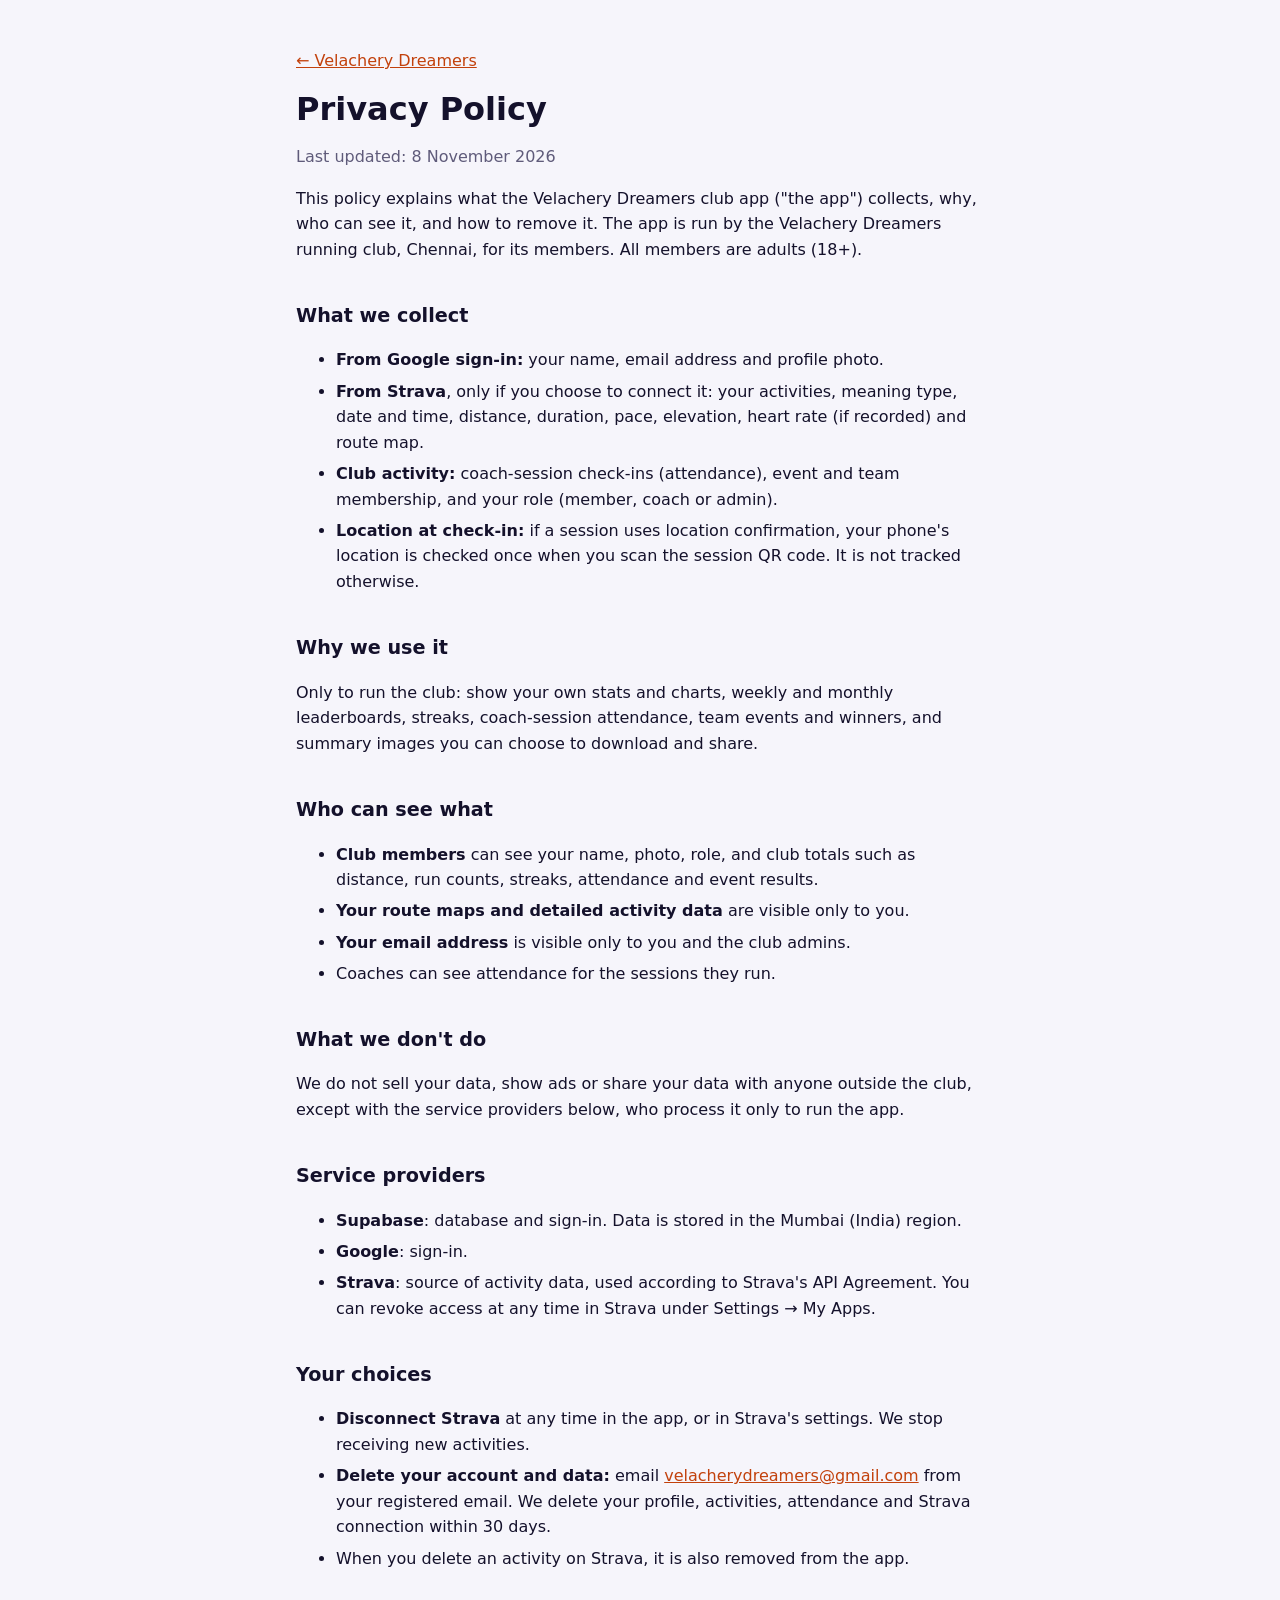
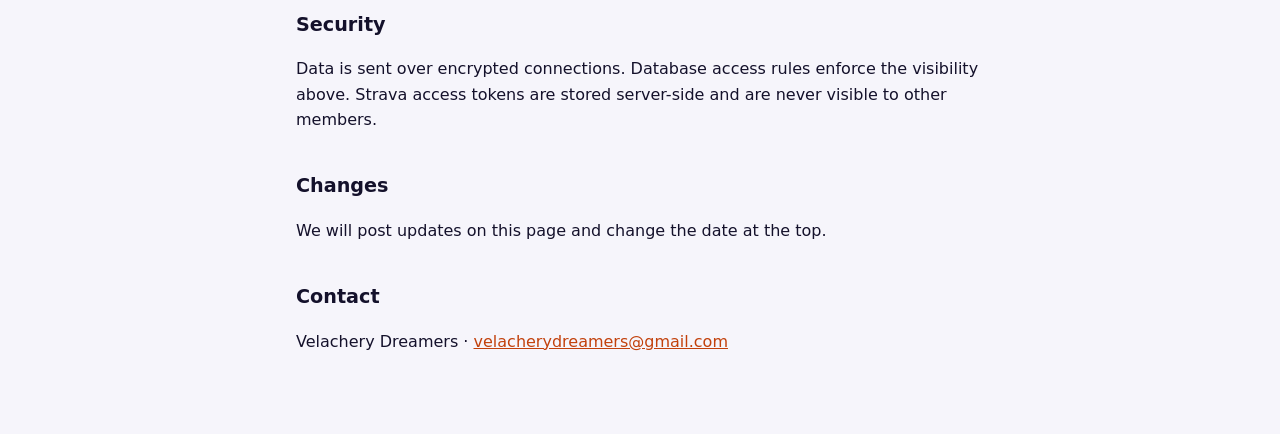
==== privacy.html @ 9c2915f9 "Add files via upload" ====
<!doctype html>
<html lang="en">
<head>
<meta charset="utf-8">
<meta name="viewport" content="width=device-width, initial-scale=1">
<title>Privacy Policy · Velachery Dreamers</title>
<link rel="stylesheet" href="style.css">
</head>
<body>
<main>
  <p><a href="index.html">← Velachery Dreamers</a></p>
  <h1>Privacy Policy</h1>
  <p class="muted">Last updated: 8 November 2026</p>

  <p>This policy explains what the Velachery Dreamers club app ("the app") collects, why, who can see it, and how to remove it. The app is run by the Velachery Dreamers running club, Chennai, for its members. All members are adults (18+).</p>

  <h2>What we collect</h2>
  <ul>
    <li><strong>From Google sign-in:</strong> your name, email address and profile photo.</li>
    <li><strong>From Strava</strong>, only if you choose to connect it: your activities, meaning type, date and time, distance, duration, pace, elevation, heart rate (if recorded) and route map.</li>
    <li><strong>Club activity:</strong> coach-session check-ins (attendance), event and team membership, and your role (member, coach or admin).</li>
    <li><strong>Location at check-in:</strong> if a session uses location confirmation, your phone's location is checked once when you scan the session QR code. It is not tracked otherwise.</li>
  </ul>

  <h2>Why we use it</h2>
  <p>Only to run the club: show your own stats and charts, weekly and monthly leaderboards, streaks, coach-session attendance, team events and winners, and summary images you can choose to download and share.</p>

  <h2>Who can see what</h2>
  <ul>
    <li><strong>Club members</strong> can see your name, photo, role, and club totals such as distance, run counts, streaks, attendance and event results.</li>
    <li><strong>Your route maps and detailed activity data</strong> are visible only to you.</li>
    <li><strong>Your email address</strong> is visible only to you and the club admins.</li>
    <li>Coaches can see attendance for the sessions they run.</li>
  </ul>

  <h2>What we don't do</h2>
  <p>We do not sell your data, show ads or share your data with anyone outside the club, except with the service providers below, who process it only to run the app.</p>

  <h2>Service providers</h2>
  <ul>
    <li><strong>Supabase</strong>: database and sign-in. Data is stored in the Mumbai (India) region.</li>
    <li><strong>Google</strong>: sign-in.</li>
    <li><strong>Strava</strong>: source of activity data, used according to Strava's API Agreement. You can revoke access at any time in Strava under Settings → My Apps.</li>
  </ul>

  <h2>Your choices</h2>
  <ul>
    <li><strong>Disconnect Strava</strong> at any time in the app, or in Strava's settings. We stop receiving new activities.</li>
    <li><strong>Delete your account and data:</strong> email <a href="mailto:velacherydreamers@gmail.com">velacherydreamers@gmail.com</a> from your registered email. We delete your profile, activities, attendance and Strava connection within 30 days.</li>
    <li>When you delete an activity on Strava, it is also removed from the app.</li>
  </ul>

  <h2>Security</h2>
  <p>Data is sent over encrypted connections. Database access rules enforce the visibility above. Strava access tokens are stored server-side and are never visible to other members.</p>

  <h2>Changes</h2>
  <p>We will post updates on this page and change the date at the top.</p>

  <h2>Contact</h2>
  <p>Velachery Dreamers · <a href="mailto:velacherydreamers@gmail.com">velacherydreamers@gmail.com</a></p>
</main>
</body>
</html>
---- style.css ----
:root {
  --bg: #f6f5fb; --text: #14112b; --muted: #5f5b7a; --link: #c2410c; --card: #ffffff;
}
@media (prefers-color-scheme: dark) {
  :root { --bg: #0b1026; --text: #f5f6ff; --muted: #a3a9cc; --link: #ff9466; --card: #141b3a; }
}
* { box-sizing: border-box; }
body {
  margin: 0; background: var(--bg); color: var(--text);
  font: 16px/1.6 system-ui, -apple-system, "Segoe UI", Roboto, sans-serif;
}
main { max-width: 720px; margin: 0 auto; padding: 32px 16px 64px; }
h1 { font-size: 2rem; line-height: 1.2; margin: 0.5em 0 0.25em; }
h2 { font-size: 1.2rem; margin-top: 2em; }
a { color: var(--link); }
.muted { color: var(--muted); }
.tag { color: var(--muted); font-weight: 600; margin-top: 0; }
.links { margin-top: 2em; }
li { margin: 0.35em 0; }
.mark {
  width: 72px; height: 72px; border-radius: 50%;
  display: grid; place-items: center;
  background: linear-gradient(45deg, #ff7a45, #8b7cff);
  color: #fff; font-weight: 900; font-size: 26px; letter-spacing: -1px;
}
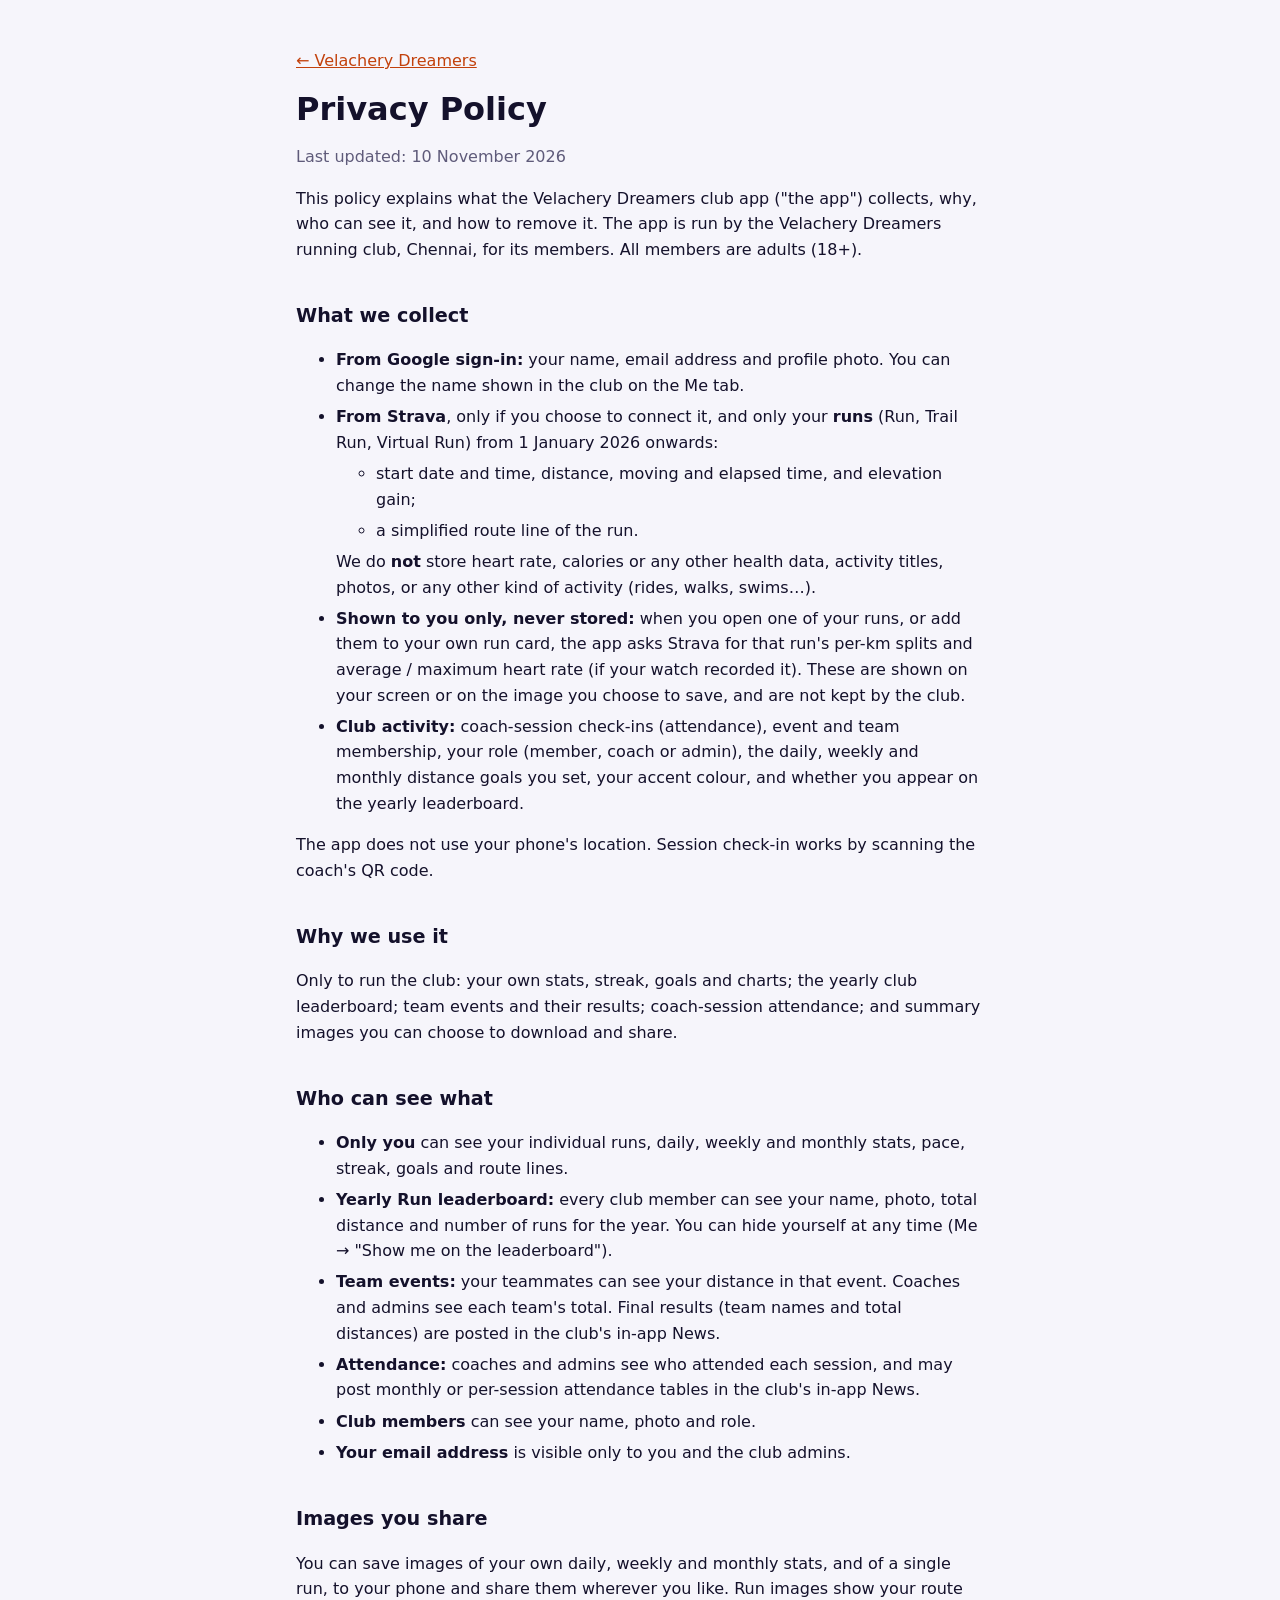
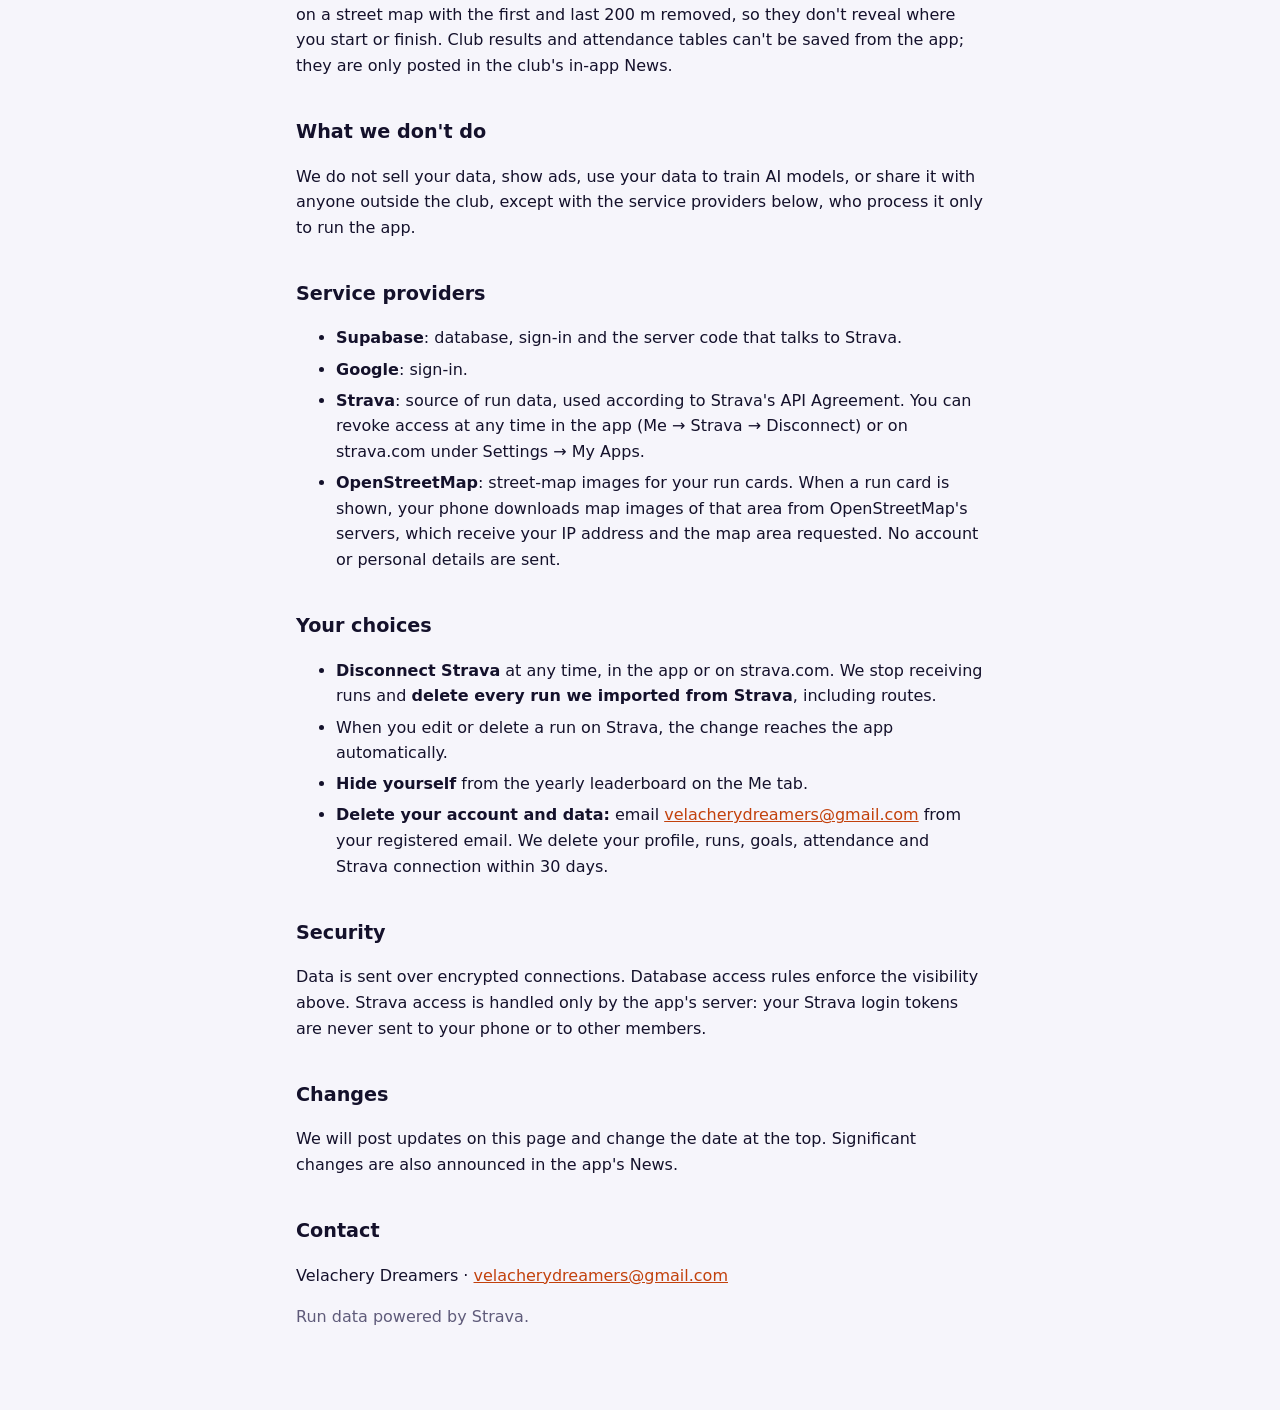
==== commit a54f1338: "Update privacy policy and terms for the Strava-connected app - Runs only, from 1 Jan 2026; no stored" ====
--- a/privacy.html
+++ b/privacy.html
@@ -10,54 +10,68 @@
 <main>
   <p><a href="index.html">← Velachery Dreamers</a></p>
   <h1>Privacy Policy</h1>
-  <p class="muted">Last updated: 8 November 2026</p>
+  <p class="muted">Last updated: 10 November 2026</p>
 
   <p>This policy explains what the Velachery Dreamers club app ("the app") collects, why, who can see it, and how to remove it. The app is run by the Velachery Dreamers running club, Chennai, for its members. All members are adults (18+).</p>
 
   <h2>What we collect</h2>
   <ul>
-    <li><strong>From Google sign-in:</strong> your name, email address and profile photo.</li>
-    <li><strong>From Strava</strong>, only if you choose to connect it: your activities, meaning type, date and time, distance, duration, pace, elevation, heart rate (if recorded) and route map.</li>
-    <li><strong>Club activity:</strong> coach-session check-ins (attendance), event and team membership, and your role (member, coach or admin).</li>
-    <li><strong>Location at check-in:</strong> if a session uses location confirmation, your phone's location is checked once when you scan the session QR code. It is not tracked otherwise.</li>
+    <li><strong>From Google sign-in:</strong> your name, email address and profile photo. You can change the name shown in the club on the Me tab.</li>
+    <li><strong>From Strava</strong>, only if you choose to connect it, and only your <strong>runs</strong> (Run, Trail Run, Virtual Run) from 1 January 2026 onwards:
+      <ul>
+        <li>start date and time, distance, moving and elapsed time, and elevation gain;</li>
+        <li>a simplified route line of the run.</li>
+      </ul>
+      We do <strong>not</strong> store heart rate, calories or any other health data, activity titles, photos, or any other kind of activity (rides, walks, swims…).</li>
+    <li><strong>Shown to you only, never stored:</strong> when you open one of your runs, or add them to your own run card, the app asks Strava for that run's per-km splits and average / maximum heart rate (if your watch recorded it). These are shown on your screen or on the image you choose to save, and are not kept by the club.</li>
+    <li><strong>Club activity:</strong> coach-session check-ins (attendance), event and team membership, your role (member, coach or admin), the daily, weekly and monthly distance goals you set, your accent colour, and whether you appear on the yearly leaderboard.</li>
   </ul>
+  <p>The app does not use your phone's location. Session check-in works by scanning the coach's QR code.</p>
 
   <h2>Why we use it</h2>
-  <p>Only to run the club: show your own stats and charts, weekly and monthly leaderboards, streaks, coach-session attendance, team events and winners, and summary images you can choose to download and share.</p>
+  <p>Only to run the club: your own stats, streak, goals and charts; the yearly club leaderboard; team events and their results; coach-session attendance; and summary images you can choose to download and share.</p>
 
   <h2>Who can see what</h2>
   <ul>
-    <li><strong>Club members</strong> can see your name, photo, role, and club totals such as distance, run counts, streaks, attendance and event results.</li>
-    <li><strong>Your route maps and detailed activity data</strong> are visible only to you.</li>
+    <li><strong>Only you</strong> can see your individual runs, daily, weekly and monthly stats, pace, streak, goals and route lines.</li>
+    <li><strong>Yearly Run leaderboard:</strong> every club member can see your name, photo, total distance and number of runs for the year. You can hide yourself at any time (Me → "Show me on the leaderboard").</li>
+    <li><strong>Team events:</strong> your teammates can see your distance in that event. Coaches and admins see each team's total. Final results (team names and total distances) are posted in the club's in-app News.</li>
+    <li><strong>Attendance:</strong> coaches and admins see who attended each session, and may post monthly or per-session attendance tables in the club's in-app News.</li>
+    <li><strong>Club members</strong> can see your name, photo and role.</li>
     <li><strong>Your email address</strong> is visible only to you and the club admins.</li>
-    <li>Coaches can see attendance for the sessions they run.</li>
   </ul>
 
+  <h2>Images you share</h2>
+  <p>You can save images of your own daily, weekly and monthly stats, and of a single run, to your phone and share them wherever you like. Run images show your route on a street map with the first and last 200 m removed, so they don't reveal where you start or finish. Club results and attendance tables can't be saved from the app; they are only posted in the club's in-app News.</p>
+
   <h2>What we don't do</h2>
-  <p>We do not sell your data, show ads or share your data with anyone outside the club, except with the service providers below, who process it only to run the app.</p>
+  <p>We do not sell your data, show ads, use your data to train AI models, or share it with anyone outside the club, except with the service providers below, who process it only to run the app.</p>
 
   <h2>Service providers</h2>
   <ul>
-    <li><strong>Supabase</strong>: database and sign-in. Data is stored in the Mumbai (India) region.</li>
+    <li><strong>Supabase</strong>: database, sign-in and the server code that talks to Strava.</li>
     <li><strong>Google</strong>: sign-in.</li>
-    <li><strong>Strava</strong>: source of activity data, used according to Strava's API Agreement. You can revoke access at any time in Strava under Settings → My Apps.</li>
+    <li><strong>Strava</strong>: source of run data, used according to Strava's API Agreement. You can revoke access at any time in the app (Me → Strava → Disconnect) or on strava.com under Settings → My Apps.</li>
+    <li><strong>OpenStreetMap</strong>: street-map images for your run cards. When a run card is shown, your phone downloads map images of that area from OpenStreetMap's servers, which receive your IP address and the map area requested. No account or personal details are sent.</li>
   </ul>
 
   <h2>Your choices</h2>
   <ul>
-    <li><strong>Disconnect Strava</strong> at any time in the app, or in Strava's settings. We stop receiving new activities.</li>
-    <li><strong>Delete your account and data:</strong> email <a href="mailto:velacherydreamers@gmail.com">velacherydreamers@gmail.com</a> from your registered email. We delete your profile, activities, attendance and Strava connection within 30 days.</li>
-    <li>When you delete an activity on Strava, it is also removed from the app.</li>
+    <li><strong>Disconnect Strava</strong> at any time, in the app or on strava.com. We stop receiving runs and <strong>delete every run we imported from Strava</strong>, including routes.</li>
+    <li>When you edit or delete a run on Strava, the change reaches the app automatically.</li>
+    <li><strong>Hide yourself</strong> from the yearly leaderboard on the Me tab.</li>
+    <li><strong>Delete your account and data:</strong> email <a href="mailto:velacherydreamers@gmail.com">velacherydreamers@gmail.com</a> from your registered email. We delete your profile, runs, goals, attendance and Strava connection within 30 days.</li>
   </ul>
 
   <h2>Security</h2>
-  <p>Data is sent over encrypted connections. Database access rules enforce the visibility above. Strava access tokens are stored server-side and are never visible to other members.</p>
+  <p>Data is sent over encrypted connections. Database access rules enforce the visibility above. Strava access is handled only by the app's server: your Strava login tokens are never sent to your phone or to other members.</p>
 
   <h2>Changes</h2>
-  <p>We will post updates on this page and change the date at the top.</p>
+  <p>We will post updates on this page and change the date at the top. Significant changes are also announced in the app's News.</p>
 
   <h2>Contact</h2>
   <p>Velachery Dreamers · <a href="mailto:velacherydreamers@gmail.com">velacherydreamers@gmail.com</a></p>
+  <p class="muted">Run data powered by Strava.</p>
 </main>
 </body>
 </html>
